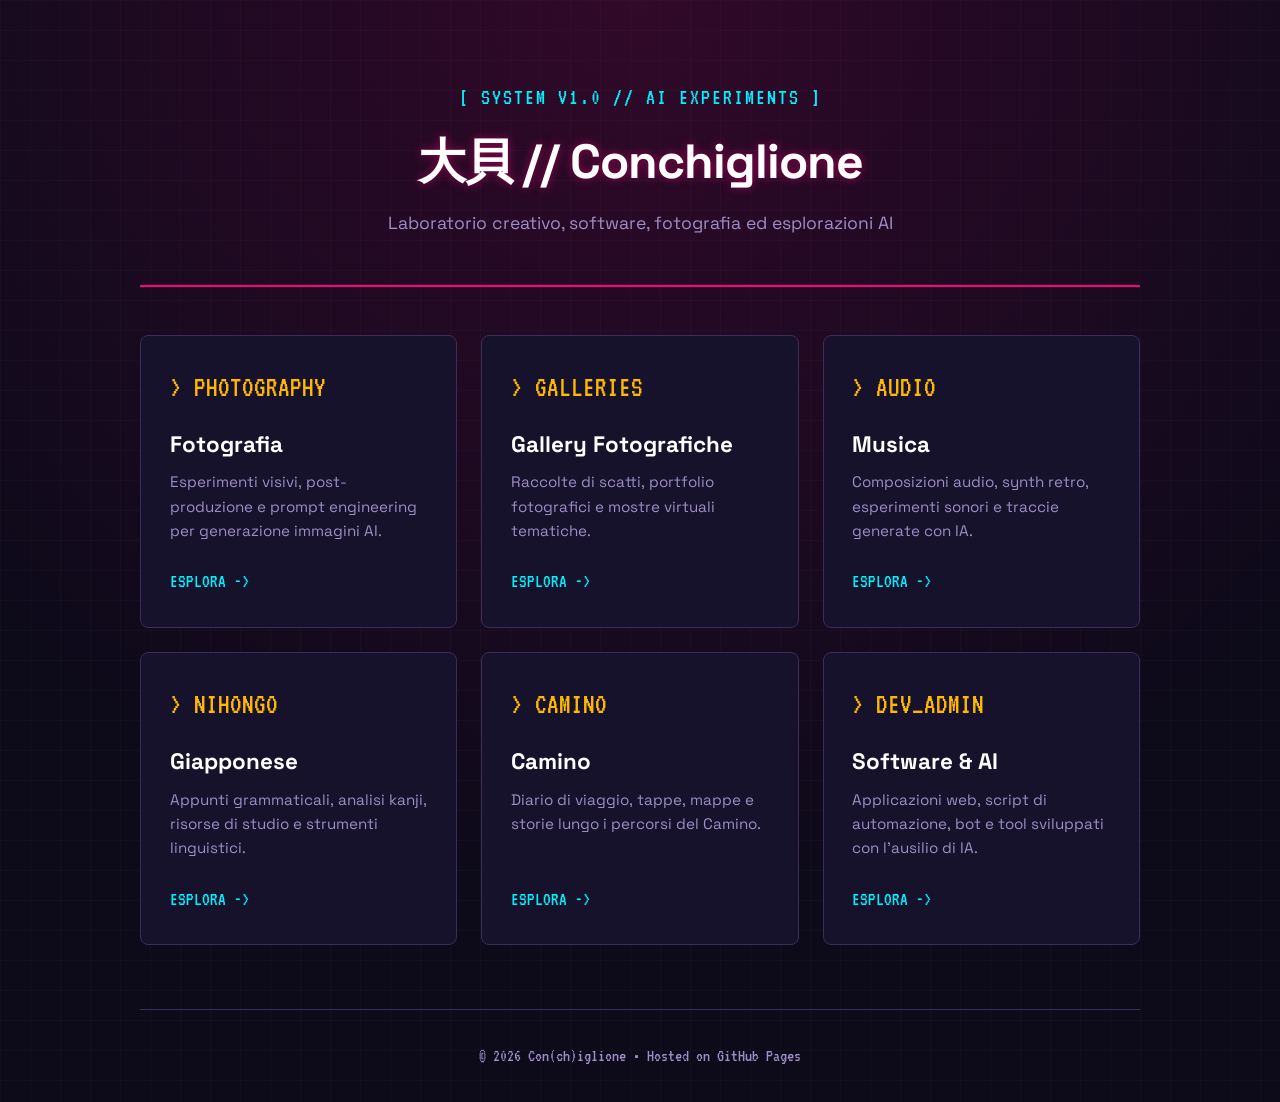
==== index.html @ 48833b1c "Update project titles and footer text in index.html" ====
<!DOCTYPE html>
<html lang="it">
<head>
    <meta charset="UTF-8">
    <meta name="viewport" content="width=device-width, initial-scale=1.0">
    <title>Conchiglione | AI & Tech Lab</title>
    <link rel="preconnect" href="https://fonts.googleapis.com">
    <link rel="preconnect" href="https://fonts.gstatic.com" crossorigin>
    <link href="https://fonts.googleapis.com/css2?family=VT323&family=Space+Grotesk:wght@400;600;700&display=swap" rel="stylesheet">
    <style>
        :root {
            --bg-color: #0d0a1a;
            --card-bg: #16122b;
            --primary-neon: #ff007f;
            --secondary-neon: #00f0ff;
            --accent-yellow: #ffb703;
            --text-color: #e0e0e0;
            --text-dim: #9d8ec4;
            --border-color: #3b2d54;
        }

        * {
            box-sizing: border-box;
            margin: 0;
            padding: 0;
        }

        body {
            background-color: var(--bg-color);
            color: var(--text-color);
            font-family: 'Space Grotesk', sans-serif;
            line-height: 1.6;
            padding: 2rem 1rem;
            background-image: 
                radial-gradient(circle at 50% 0%, rgba(255, 0, 127, 0.15), transparent 70%),
                linear-gradient(rgba(255, 255, 255, 0.02) 1px, transparent 1px),
                linear-gradient(90deg, rgba(255, 255, 255, 0.02) 1px, transparent 1px);
            background-size: 100% 100%, 30px 30px, 30px 30px;
        }

        .container {
            max-width: 1000px;
            margin: 0 auto;
        }

        header {
            text-align: center;
            padding: 3rem 1rem;
            border-bottom: 2px solid var(--primary-neon);
            margin-bottom: 3rem;
            position: relative;
        }

        .retro-badge {
            font-family: 'VT323', monospace;
            color: var(--secondary-neon);
            font-size: 1.4rem;
            letter-spacing: 2px;
            text-transform: uppercase;
            margin-bottom: 0.5rem;
        }

        h1 {
            font-size: 3rem;
            font-weight: 700;
            letter-spacing: -1px;
            color: #ffffff;
            text-shadow: 0 0 10px rgba(255, 0, 127, 0.5);
        }

        .subtitle {
            color: var(--text-dim);
            font-size: 1.1rem;
            margin-top: 0.5rem;
        }

        .grid {
            display: grid;
            grid-template-columns: repeat(auto-fit, minmax(280px, 1fr));
            gap: 1.5rem;
        }

        .card {
            background: var(--card-bg);
            border: 1px solid var(--border-color);
            border-radius: 8px;
            padding: 1.8rem;
            transition: all 0.3s ease;
            position: relative;
            overflow: hidden;
            text-decoration: none;
            color: inherit;
            display: flex;
            flex-direction: column;
            justify-content: space-between;
        }

        .card::before {
            content: '';
            position: absolute;
            top: 0;
            left: 0;
            width: 100%;
            height: 3px;
            background: linear-gradient(90deg, var(--primary-neon), var(--secondary-neon));
            opacity: 0;
            transition: opacity 0.3s ease;
        }

        .card:hover {
            transform: translateY(-5px);
            border-color: var(--secondary-neon);
            box-shadow: 0 10px 20px rgba(0, 240, 255, 0.15);
        }

        .card:hover::before {
            opacity: 1;
        }

        .card-icon {
            font-family: 'VT323', monospace;
            font-size: 1.8rem;
            color: var(--accent-yellow);
            margin-bottom: 1rem;
        }

        .card h2 {
            font-size: 1.4rem;
            margin-bottom: 0.5rem;
            color: #ffffff;
        }

        .card p {
            color: var(--text-dim);
            font-size: 0.95rem;
            flex-grow: 1;
        }

        .card-link {
            font-family: 'VT323', monospace;
            color: var(--secondary-neon);
            font-size: 1.2rem;
            margin-top: 1.5rem;
            display: inline-block;
        }

        footer {
            text-align: center;
            margin-top: 4rem;
            padding-top: 2rem;
            border-top: 1px solid var(--border-color);
            color: var(--text-dim);
            font-family: 'VT323', monospace;
            font-size: 1.1rem;
        }
    </style>
</head>
<body>

    <div class="container">
        <header>
            <div class="retro-badge">[ SYSTEM v1.0 // AI EXPERIMENTS ]</div>
            <h1>大貝 // Conchiglione</h1>
            <p class="subtitle">Laboratorio creativo, software, fotografia ed esplorazioni AI</p>
        </header>

        <main class="grid">
            <!-- Categoria: Fotografia -->
            <a href="progetti/fotografia/" class="card">
                <div>
                    <div class="card-icon">&gt; PHOTOGRAPHY </div>
                    <h2>Fotografia</h2>
                    <p>Esperimenti visivi, post-produzione e prompt engineering per generazione immagini AI.</p>
                </div>
                <span class="card-link">ESPLORA -&gt;</span>
            </a>

            <!-- Categoria: Gallery Fotografiche -->
            <a href="progetti/galleria-foto/" class="card">
                <div>
                    <div class="card-icon">&gt; GALLERIES</div>
                    <h2>Gallery Fotografiche</h2>
                    <p>Raccolte di scatti, portfolio fotografici e mostre virtuali tematiche.</p>
                </div>
                <span class="card-link">ESPLORA -&gt;</span>
            </a>

            <!-- Categoria: Musica -->
            <a href="progetti/musica/" class="card">
                <div>
                    <div class="card-icon">&gt; AUDIO </div>
                    <h2>Musica</h2>
                    <p>Composizioni audio, synth retro, esperimenti sonori e traccie generate con IA.</p>
                </div>
                <span class="card-link">ESPLORA -&gt;</span>
            </a>

            <!-- Categoria: Giapponese -->
            <a href="progetti/giapponese/" class="card">
                <div>
                    <div class="card-icon">&gt; NIHONGO </div>
                    <h2>Giapponese</h2>
                    <p>Appunti grammaticali, analisi kanji, risorse di studio e strumenti linguistici.</p>
                </div>
                <span class="card-link">ESPLORA -&gt;</span>
            </a>

            <!-- Categoria: Camino -->
            <a href="progetti/camino/" class="card">
                <div>
                    <div class="card-icon">&gt; CAMINO </div>
                    <h2>Camino</h2>
                    <p>Diario di viaggio, tappe, mappe e storie lungo i percorsi del Camino.</p>
                </div>
                <span class="card-link">ESPLORA -&gt;</span>
            </a>

            <!-- Categoria: Software -->
            <a href="progetti/software/" class="card">
                <div>
                    <div class="card-icon">&gt; DEV_ADMIN </div>
                    <h2>Software & AI</h2>
                    <p>Applicazioni web, script di automazione, bot e tool sviluppati con l'ausilio di IA.</p>
                </div>
                <span class="card-link">ESPLORA -&gt;</span>
            </a>
        </main>

        <footer>
            &copy; 2026 Con(ch)iglione • Hosted on GitHub Pages
        </footer>
    </div>

</body>
</html>
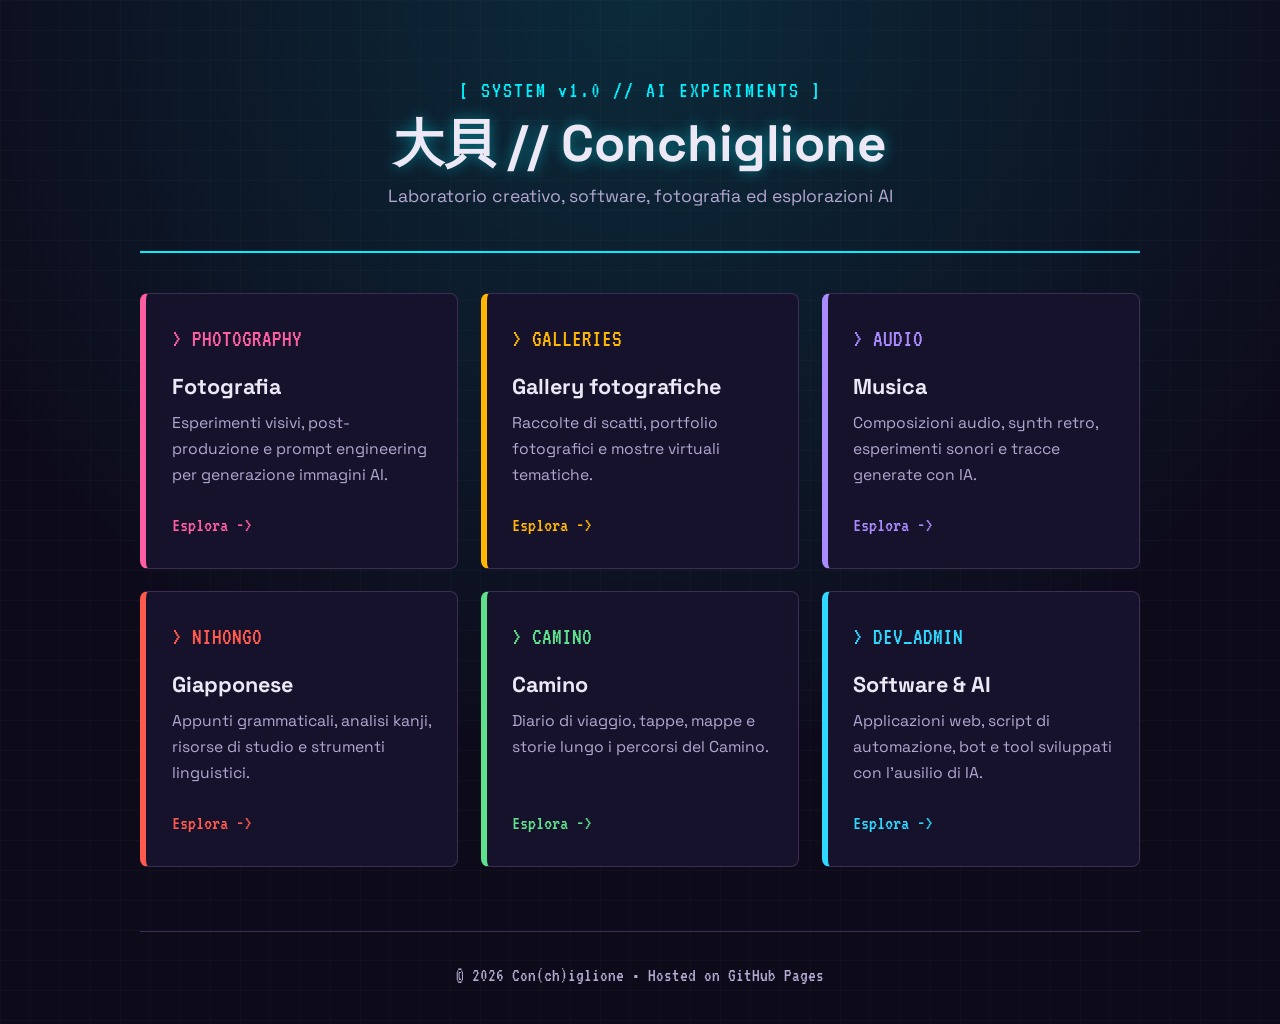
==== commit 9ea10301: "Refactor index.html structure and content Updated the HTML structure and organized the content into " ====
--- a/index.html
+++ b/index.html
@@ -1,235 +1,93 @@
 <!DOCTYPE html>
 <html lang="it">
 <head>
-    <meta charset="UTF-8">
-    <meta name="viewport" content="width=device-width, initial-scale=1.0">
-    <title>Conchiglione | AI & Tech Lab</title>
-    <link rel="preconnect" href="https://fonts.googleapis.com">
-    <link rel="preconnect" href="https://fonts.gstatic.com" crossorigin>
-    <link href="https://fonts.googleapis.com/css2?family=VT323&family=Space+Grotesk:wght@400;600;700&display=swap" rel="stylesheet">
-    <style>
-        :root {
-            --bg-color: #0d0a1a;
-            --card-bg: #16122b;
-            --primary-neon: #ff007f;
-            --secondary-neon: #00f0ff;
-            --accent-yellow: #ffb703;
-            --text-color: #e0e0e0;
-            --text-dim: #9d8ec4;
-            --border-color: #3b2d54;
-        }
-
-        * {
-            box-sizing: border-box;
-            margin: 0;
-            padding: 0;
-        }
-
-        body {
-            background-color: var(--bg-color);
-            color: var(--text-color);
-            font-family: 'Space Grotesk', sans-serif;
-            line-height: 1.6;
-            padding: 2rem 1rem;
-            background-image: 
-                radial-gradient(circle at 50% 0%, rgba(255, 0, 127, 0.15), transparent 70%),
-                linear-gradient(rgba(255, 255, 255, 0.02) 1px, transparent 1px),
-                linear-gradient(90deg, rgba(255, 255, 255, 0.02) 1px, transparent 1px);
-            background-size: 100% 100%, 30px 30px, 30px 30px;
-        }
-
-        .container {
-            max-width: 1000px;
-            margin: 0 auto;
-        }
-
-        header {
-            text-align: center;
-            padding: 3rem 1rem;
-            border-bottom: 2px solid var(--primary-neon);
-            margin-bottom: 3rem;
-            position: relative;
-        }
-
-        .retro-badge {
-            font-family: 'VT323', monospace;
-            color: var(--secondary-neon);
-            font-size: 1.4rem;
-            letter-spacing: 2px;
-            text-transform: uppercase;
-            margin-bottom: 0.5rem;
-        }
-
-        h1 {
-            font-size: 3rem;
-            font-weight: 700;
-            letter-spacing: -1px;
-            color: #ffffff;
-            text-shadow: 0 0 10px rgba(255, 0, 127, 0.5);
-        }
-
-        .subtitle {
-            color: var(--text-dim);
-            font-size: 1.1rem;
-            margin-top: 0.5rem;
-        }
-
-        .grid {
-            display: grid;
-            grid-template-columns: repeat(auto-fit, minmax(280px, 1fr));
-            gap: 1.5rem;
-        }
-
-        .card {
-            background: var(--card-bg);
-            border: 1px solid var(--border-color);
-            border-radius: 8px;
-            padding: 1.8rem;
-            transition: all 0.3s ease;
-            position: relative;
-            overflow: hidden;
-            text-decoration: none;
-            color: inherit;
-            display: flex;
-            flex-direction: column;
-            justify-content: space-between;
-        }
-
-        .card::before {
-            content: '';
-            position: absolute;
-            top: 0;
-            left: 0;
-            width: 100%;
-            height: 3px;
-            background: linear-gradient(90deg, var(--primary-neon), var(--secondary-neon));
-            opacity: 0;
-            transition: opacity 0.3s ease;
-        }
-
-        .card:hover {
-            transform: translateY(-5px);
-            border-color: var(--secondary-neon);
-            box-shadow: 0 10px 20px rgba(0, 240, 255, 0.15);
-        }
-
-        .card:hover::before {
-            opacity: 1;
-        }
-
-        .card-icon {
-            font-family: 'VT323', monospace;
-            font-size: 1.8rem;
-            color: var(--accent-yellow);
-            margin-bottom: 1rem;
-        }
-
-        .card h2 {
-            font-size: 1.4rem;
-            margin-bottom: 0.5rem;
-            color: #ffffff;
-        }
-
-        .card p {
-            color: var(--text-dim);
-            font-size: 0.95rem;
-            flex-grow: 1;
-        }
-
-        .card-link {
-            font-family: 'VT323', monospace;
-            color: var(--secondary-neon);
-            font-size: 1.2rem;
-            margin-top: 1.5rem;
-            display: inline-block;
-        }
-
-        footer {
-            text-align: center;
-            margin-top: 4rem;
-            padding-top: 2rem;
-            border-top: 1px solid var(--border-color);
-            color: var(--text-dim);
-            font-family: 'VT323', monospace;
-            font-size: 1.1rem;
-        }
-    </style>
+  <meta charset="UTF-8">
+  <meta name="viewport" content="width=device-width, initial-scale=1.0">
+  <title>Conchiglione | AI & Tech Lab</title>
+  <link rel="preconnect" href="https://fonts.googleapis.com">
+  <link rel="preconnect" href="https://fonts.gstatic.com" crossorigin>
+  <link href="https://fonts.googleapis.com/css2?family=VT323&family=Space+Grotesk:wght@400;600;700&display=swap" rel="stylesheet">
+  <link rel="stylesheet" href="assets/style.css">
 </head>
 <body>
+  <div class="container">
+    <header>
+      <!-- ✏️ MODIFICA TESTO: etichetta sopra il titolo -->
+      <div class="badge">[ SYSTEM v1.0 // AI EXPERIMENTS ]</div>
+      <!-- ✏️ MODIFICA TESTO: titolo del sito -->
+      <h1>大貝 // Conchiglione</h1>
+      <!-- ✏️ MODIFICA TESTO: sottotitolo -->
+      <p class="subtitle">Laboratorio creativo, software, fotografia ed esplorazioni AI</p>
+    </header>
 
-    <div class="container">
-        <header>
-            <div class="retro-badge">[ SYSTEM v1.0 // AI EXPERIMENTS ]</div>
-            <h1>大貝 // Conchiglione</h1>
-            <p class="subtitle">Laboratorio creativo, software, fotografia ed esplorazioni AI</p>
-        </header>
+    <main class="grid">
+      <!-- Per cambiare il colore di una card: cambia la classe "tema-..." (vedi assets/style.css) -->
 
-        <main class="grid">
-            <!-- Categoria: Fotografia -->
-            <a href="progetti/fotografia/" class="card">
-                <div>
-                    <div class="card-icon">&gt; PHOTOGRAPHY </div>
-                    <h2>Fotografia</h2>
-                    <p>Esperimenti visivi, post-produzione e prompt engineering per generazione immagini AI.</p>
-                </div>
-                <span class="card-link">ESPLORA -&gt;</span>
-            </a>
+      <a href="progetti/fotografia/" class="card tema-fotografia">
+        <div>
+          <div class="card-tag">&gt; PHOTOGRAPHY</div>
+          <!-- ✏️ MODIFICA TESTO: titolo e descrizione -->
+          <h2>Fotografia</h2>
+          <p>Esperimenti visivi, post-produzione e prompt engineering per generazione immagini AI.</p>
+        </div>
+        <span class="card-link">Esplora -&gt;</span>
+      </a>
 
-            <!-- Categoria: Gallery Fotografiche -->
-            <a href="progetti/galleria-foto/" class="card">
-                <div>
-                    <div class="card-icon">&gt; GALLERIES</div>
-                    <h2>Gallery Fotografiche</h2>
-                    <p>Raccolte di scatti, portfolio fotografici e mostre virtuali tematiche.</p>
-                </div>
-                <span class="card-link">ESPLORA -&gt;</span>
-            </a>
+      <a href="progetti/galleria-foto/" class="card tema-gallery">
+        <div>
+          <div class="card-tag">&gt; GALLERIES</div>
+          <!-- ✏️ MODIFICA TESTO: titolo e descrizione -->
+          <h2>Gallery fotografiche</h2>
+          <p>Raccolte di scatti, portfolio fotografici e mostre virtuali tematiche.</p>
+        </div>
+        <span class="card-link">Esplora -&gt;</span>
+      </a>
 
-            <!-- Categoria: Musica -->
-            <a href="progetti/musica/" class="card">
-                <div>
-                    <div class="card-icon">&gt; AUDIO </div>
-                    <h2>Musica</h2>
-                    <p>Composizioni audio, synth retro, esperimenti sonori e traccie generate con IA.</p>
-                </div>
-                <span class="card-link">ESPLORA -&gt;</span>
-            </a>
+      <a href="progetti/musica/" class="card tema-musica">
+        <div>
+          <div class="card-tag">&gt; AUDIO</div>
+          <!-- ✏️ MODIFICA TESTO: titolo e descrizione -->
+          <h2>Musica</h2>
+          <p>Composizioni audio, synth retro, esperimenti sonori e tracce generate con IA.</p>
+        </div>
+        <span class="card-link">Esplora -&gt;</span>
+      </a>
 
-            <!-- Categoria: Giapponese -->
-            <a href="progetti/giapponese/" class="card">
-                <div>
-                    <div class="card-icon">&gt; NIHONGO </div>
-                    <h2>Giapponese</h2>
-                    <p>Appunti grammaticali, analisi kanji, risorse di studio e strumenti linguistici.</p>
-                </div>
-                <span class="card-link">ESPLORA -&gt;</span>
-            </a>
+      <a href="progetti/giapponese/" class="card tema-giapponese">
+        <div>
+          <div class="card-tag">&gt; NIHONGO</div>
+          <!-- ✏️ MODIFICA TESTO: titolo e descrizione -->
+          <h2>Giapponese</h2>
+          <p>Appunti grammaticali, analisi kanji, risorse di studio e strumenti linguistici.</p>
+        </div>
+        <span class="card-link">Esplora -&gt;</span>
+      </a>
 
-            <!-- Categoria: Camino -->
-            <a href="progetti/camino/" class="card">
-                <div>
-                    <div class="card-icon">&gt; CAMINO </div>
-                    <h2>Camino</h2>
-                    <p>Diario di viaggio, tappe, mappe e storie lungo i percorsi del Camino.</p>
-                </div>
-                <span class="card-link">ESPLORA -&gt;</span>
-            </a>
+      <a href="progetti/camino/" class="card tema-camino">
+        <div>
+          <div class="card-tag">&gt; CAMINO</div>
+          <!-- ✏️ MODIFICA TESTO: titolo e descrizione -->
+          <h2>Camino</h2>
+          <p>Diario di viaggio, tappe, mappe e storie lungo i percorsi del Camino.</p>
+        </div>
+        <span class="card-link">Esplora -&gt;</span>
+      </a>
 
-            <!-- Categoria: Software -->
-            <a href="progetti/software/" class="card">
-                <div>
-                    <div class="card-icon">&gt; DEV_ADMIN </div>
-                    <h2>Software & AI</h2>
-                    <p>Applicazioni web, script di automazione, bot e tool sviluppati con l'ausilio di IA.</p>
-                </div>
-                <span class="card-link">ESPLORA -&gt;</span>
-            </a>
-        </main>
+      <a href="progetti/software/" class="card tema-software">
+        <div>
+          <div class="card-tag">&gt; DEV_ADMIN</div>
+          <!-- ✏️ MODIFICA TESTO: titolo e descrizione -->
+          <h2>Software &amp; AI</h2>
+          <p>Applicazioni web, script di automazione, bot e tool sviluppati con l'ausilio di IA.</p>
+        </div>
+        <span class="card-link">Esplora -&gt;</span>
+      </a>
+    </main>
 
-        <footer>
-            &copy; 2026 Con(ch)iglione • Hosted on GitHub Pages
-        </footer>
-    </div>
-
+    <footer>
+      <!-- ✏️ MODIFICA TESTO: footer -->
+      &copy; 2026 Con(ch)iglione • Hosted on GitHub Pages
+    </footer>
+  </div>
 </body>
 </html>
--- a/assets/style.css
+++ b/assets/style.css
@@ -0,0 +1,86 @@
+/* =========================================================
+   CONCHIGLIONE - STILE CONDIVISO (home + tutte le pagine)
+   Per cambiare un colore: modifica SOLO la sezione "TEMI".
+   ========================================================= */
+
+:root {
+  --bg: #0d0a1a;
+  --card: #16122b;
+  --text: #ece8f5;
+  --text-dim: #b3a8d1;       /* contrasto >= 7:1 su sfondo scuro */
+  --border: #3b2d54;
+  --accent: #00f0ff;         /* colore di default (se la pagina non ha tema) */
+  --accent-rgb: 0, 240, 255; /* stesso colore in RGB, serve per i bagliori */
+}
+
+/* ---------- TEMI: un colore per argomento ----------
+   Uso: <body class="tema-fotografia"> oppure <a class="card tema-musica">
+   Per un nuovo colore cambia i due valori (hex + rgb).            */
+.tema-fotografia { --accent: #ff5fa2; --accent-rgb: 255, 95, 162; }  /* rosa: emozione, creativita' */
+.tema-gallery    { --accent: #ffb703; --accent-rgb: 255, 183, 3; }   /* ambra: calore, esposizione */
+.tema-musica     { --accent: #a98bff; --accent-rgb: 169, 139, 255; } /* viola: immaginazione, suono */
+.tema-giapponese { --accent: #ff5a4d; --accent-rgb: 255, 90, 77; }   /* vermiglio: Giappone, energia */
+.tema-camino     { --accent: #5fe08d; --accent-rgb: 95, 224, 141; }  /* verde: natura, cammino */
+.tema-software   { --accent: #2fd8ff; --accent-rgb: 47, 216, 255; }  /* ciano: tecnologia, logica */
+
+* { box-sizing: border-box; margin: 0; padding: 0; }
+
+body {
+  background: var(--bg);
+  color: var(--text);
+  font-family: 'Space Grotesk', system-ui, sans-serif;
+  line-height: 1.65;
+  padding: 2rem 1rem;
+  background-image:
+    radial-gradient(circle at 50% 0%, rgba(var(--accent-rgb), .14), transparent 65%),
+    linear-gradient(rgba(255,255,255,.02) 1px, transparent 1px),
+    linear-gradient(90deg, rgba(255,255,255,.02) 1px, transparent 1px);
+  background-size: 100% 100%, 30px 30px, 30px 30px;
+}
+
+.container { max-width: 1000px; margin: 0 auto; }
+a { color: var(--accent); }
+a:focus-visible { outline: 3px solid var(--accent); outline-offset: 4px; }
+
+.retro { font-family: 'VT323', monospace; letter-spacing: 1px; }
+
+/* ---------- Header ---------- */
+header { text-align: center; padding: 2.5rem 1rem; margin-bottom: 2.5rem; border-bottom: 2px solid var(--accent); }
+.badge { font-family: 'VT323', monospace; font-size: 1.4rem; color: var(--accent); letter-spacing: 2px; }
+h1 { font-size: clamp(2rem, 6vw, 3.2rem); line-height: 1.15; margin: .4rem 0; text-shadow: 0 0 14px rgba(var(--accent-rgb), .45); }
+.subtitle { color: var(--text-dim); font-size: 1.1rem; max-width: 60ch; margin: .5rem auto 0; }
+
+/* ---------- Home: griglia di card ---------- */
+.grid { display: grid; grid-template-columns: repeat(auto-fit, minmax(290px, 1fr)); gap: 1.4rem; }
+
+.card {
+  display: flex; flex-direction: column; justify-content: space-between;
+  background: var(--card); color: inherit; text-decoration: none;
+  border: 1px solid var(--border); border-left: 6px solid var(--accent);
+  border-radius: 8px; padding: 1.6rem;
+  transition: transform .25s ease, box-shadow .25s ease, border-color .25s ease;
+}
+.card:hover, .card:focus-visible {
+  transform: translateY(-4px); border-color: var(--accent);
+  box-shadow: 0 10px 24px rgba(var(--accent-rgb), .2);
+  outline: none;
+}
+.card-tag { font-family: 'VT323', monospace; font-size: 1.5rem; color: var(--accent); margin-bottom: .6rem; }
+.card h2 { font-size: 1.35rem; margin-bottom: .4rem; }
+.card p { color: var(--text-dim); font-size: .98rem; flex-grow: 1; }
+.card-link { font-family: 'VT323', monospace; font-size: 1.3rem; color: var(--accent); margin-top: 1.2rem; }
+
+/* ---------- Pagine argomento ---------- */
+.crumb { font-family: 'VT323', monospace; font-size: 1.3rem; margin-bottom: 1rem; }
+.crumb a { text-decoration: none; }
+.crumb a:hover { text-decoration: underline; }
+
+.intro { max-width: 70ch; margin: 0 auto 2.5rem; font-size: 1.1rem; }
+h2.sezione { font-size: 1.5rem; margin: 2.5rem 0 1rem; padding-left: .8rem; border-left: 6px solid var(--accent); }
+.contenuto p { max-width: 70ch; margin-bottom: 1rem; }
+
+/* ---------- Footer ---------- */
+footer { text-align: center; margin-top: 4rem; padding-top: 1.8rem; border-top: 1px solid var(--border);
+  color: var(--text-dim); font-family: 'VT323', monospace; font-size: 1.2rem; }
+
+@media (prefers-reduced-motion: reduce) { .card { transition: none; } .card:hover { transform: none; } }
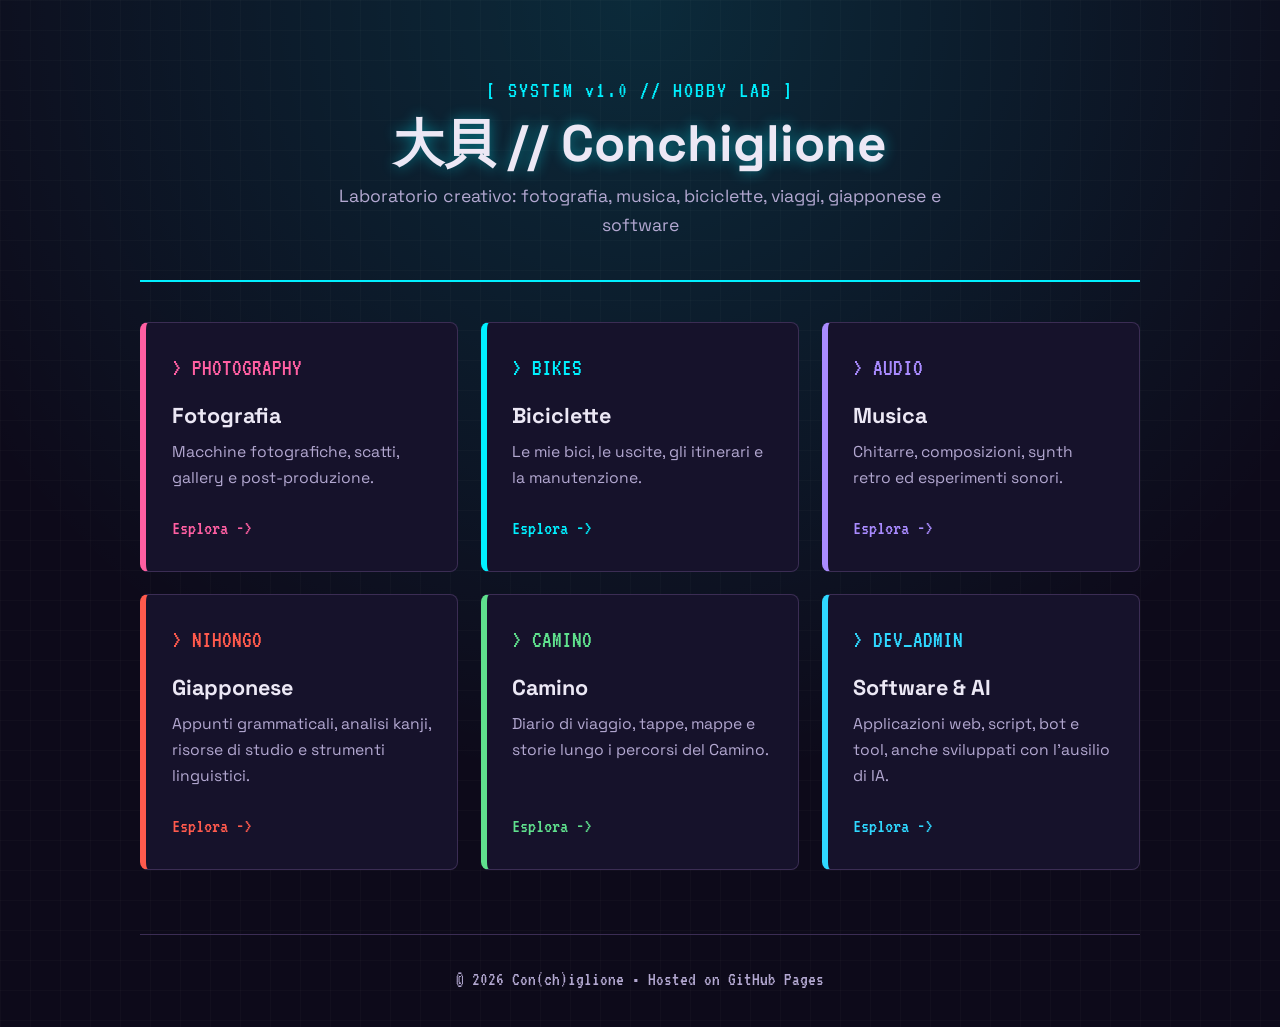
==== commit 075721a1: "Revise site content for Hobby & Tech Lab focus Updated various text elements to reflect a shift in f" ====
--- a/index.html
+++ b/index.html
@@ -3,7 +3,7 @@
 <head>
   <meta charset="UTF-8">
   <meta name="viewport" content="width=device-width, initial-scale=1.0">
-  <title>Conchiglione | AI & Tech Lab</title>
+  <title>Conchiglione | Hobby & Tech Lab</title>
   <link rel="preconnect" href="https://fonts.googleapis.com">
   <link rel="preconnect" href="https://fonts.gstatic.com" crossorigin>
   <link href="https://fonts.googleapis.com/css2?family=VT323&family=Space+Grotesk:wght@400;600;700&display=swap" rel="stylesheet">
@@ -13,11 +13,11 @@
   <div class="container">
     <header>
       <!-- ✏️ MODIFICA TESTO: etichetta sopra il titolo -->
-      <div class="badge">[ SYSTEM v1.0 // AI EXPERIMENTS ]</div>
+      <div class="badge">[ SYSTEM v1.0 // HOBBY LAB ]</div>
       <!-- ✏️ MODIFICA TESTO: titolo del sito -->
       <h1>大貝 // Conchiglione</h1>
       <!-- ✏️ MODIFICA TESTO: sottotitolo -->
-      <p class="subtitle">Laboratorio creativo, software, fotografia ed esplorazioni AI</p>
+      <p class="subtitle">Laboratorio creativo: fotografia, musica, biciclette, viaggi, giapponese e software</p>
     </header>
 
     <main class="grid">
@@ -28,17 +28,17 @@
           <div class="card-tag">&gt; PHOTOGRAPHY</div>
           <!-- ✏️ MODIFICA TESTO: titolo e descrizione -->
           <h2>Fotografia</h2>
-          <p>Esperimenti visivi, post-produzione e prompt engineering per generazione immagini AI.</p>
+          <p>Macchine fotografiche, scatti, gallery e post-produzione.</p>
         </div>
         <span class="card-link">Esplora -&gt;</span>
       </a>
 
-      <a href="progetti/galleria-foto/" class="card tema-gallery">
+      <a href="progetti/biciclette/" class="card tema-biciclette">
         <div>
-          <div class="card-tag">&gt; GALLERIES</div>
+          <div class="card-tag">&gt; BIKES</div>
           <!-- ✏️ MODIFICA TESTO: titolo e descrizione -->
-          <h2>Gallery fotografiche</h2>
-          <p>Raccolte di scatti, portfolio fotografici e mostre virtuali tematiche.</p>
+          <h2>Biciclette</h2>
+          <p>Le mie bici, le uscite, gli itinerari e la manutenzione.</p>
         </div>
         <span class="card-link">Esplora -&gt;</span>
       </a>
@@ -48,7 +48,7 @@
           <div class="card-tag">&gt; AUDIO</div>
           <!-- ✏️ MODIFICA TESTO: titolo e descrizione -->
           <h2>Musica</h2>
-          <p>Composizioni audio, synth retro, esperimenti sonori e tracce generate con IA.</p>
+          <p>Chitarre, composizioni, synth retro ed esperimenti sonori.</p>
         </div>
         <span class="card-link">Esplora -&gt;</span>
       </a>
@@ -78,7 +78,7 @@
           <div class="card-tag">&gt; DEV_ADMIN</div>
           <!-- ✏️ MODIFICA TESTO: titolo e descrizione -->
           <h2>Software &amp; AI</h2>
-          <p>Applicazioni web, script di automazione, bot e tool sviluppati con l'ausilio di IA.</p>
+          <p>Applicazioni web, script, bot e tool, anche sviluppati con l'ausilio di IA.</p>
         </div>
         <span class="card-link">Esplora -&gt;</span>
       </a>
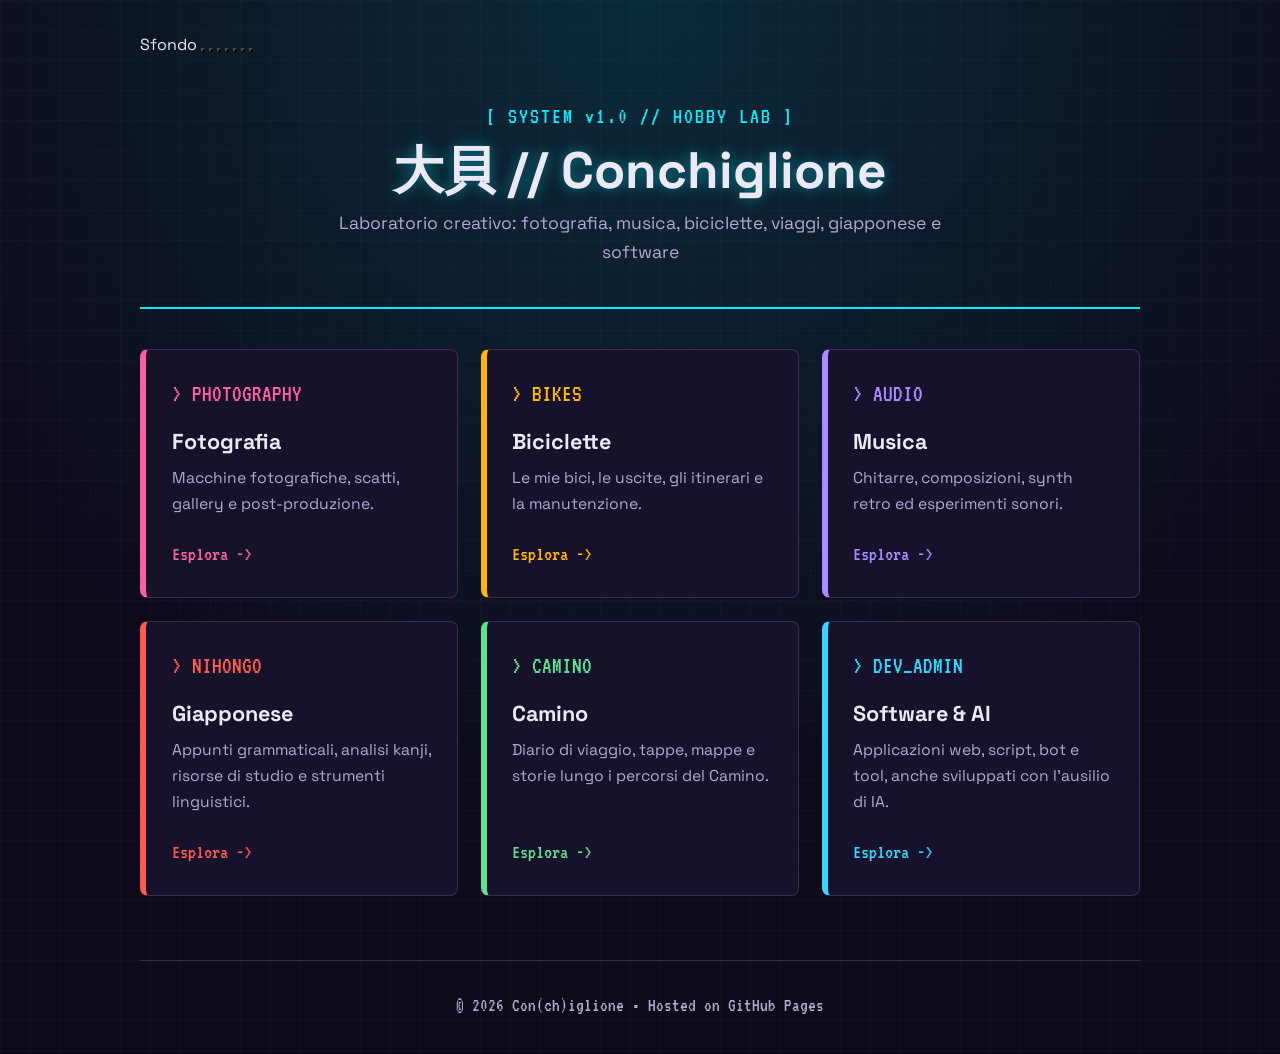
==== commit 49b2b17a: "Add theme selection buttons to index.html Added buttons for selecting background themes with styles." ====
--- a/index.html
+++ b/index.html
@@ -8,9 +8,22 @@
   <link rel="preconnect" href="https://fonts.gstatic.com" crossorigin>
   <link href="https://fonts.googleapis.com/css2?family=VT323&family=Space+Grotesk:wght@400;600;700&display=swap" rel="stylesheet">
   <link rel="stylesheet" href="assets/style.css">
+  <script src="assets/sfondo.js"></script>
 </head>
 <body>
   <div class="container">
+    <!-- 🎨 SFONDI: ogni pallino e' un tema definito in assets/style.css (sezione SFONDI). Puoi toglierne o aggiungerne. -->
+    <div class="sfondi" role="group" aria-label="Scegli lo sfondo">
+      <span>Sfondo</span>
+      <button type="button" data-scegli="neon" title="Neon colorato" aria-label="Neon colorato" aria-pressed="false" style="background:linear-gradient(135deg,#0d0a1a 50%,#00f0ff 50%)"></button>
+      <button type="button" data-scegli="80s" title="Anni 80 originale" aria-label="Anni 80 originale" aria-pressed="false" style="background:linear-gradient(135deg,#0d0a1a 50%,#ff007f 50%)"></button>
+      <button type="button" data-scegli="confetto" title="Rosa confetto" aria-label="Rosa confetto" aria-pressed="false" style="background:linear-gradient(180deg,#fff3f8,#ffb8d4)"></button>
+      <button type="button" data-scegli="pesca" title="Pesca" aria-label="Pesca" aria-pressed="false" style="background:linear-gradient(180deg,#fff6ee,#ffbf9e)"></button>
+      <button type="button" data-scegli="lavanda" title="Lavanda" aria-label="Lavanda" aria-pressed="false" style="background:linear-gradient(180deg,#f6f2ff,#c6b3ff)"></button>
+      <button type="button" data-scegli="menta" title="Menta" aria-label="Menta" aria-pressed="false" style="background:linear-gradient(180deg,#effff7,#9fe6c4)"></button>
+      <button type="button" data-scegli="notte" title="Notte blu" aria-label="Notte blu" aria-pressed="false" style="background:linear-gradient(135deg,#07111f 50%,#4da3ff 50%)"></button>
+    </div>
+
     <header>
       <!-- ✏️ MODIFICA TESTO: etichetta sopra il titolo -->
       <div class="badge">[ SYSTEM v1.0 // HOBBY LAB ]</div>
--- a/assets/style.css
+++ b/assets/style.css
@@ -17,7 +17,7 @@
    Uso: <body class="tema-fotografia"> oppure <a class="card tema-musica">
    Per un nuovo colore cambia i due valori (hex + rgb).            */
 .tema-fotografia { --accent: #ff5fa2; --accent-rgb: 255, 95, 162; }  /* rosa: emozione, creativita' */
-.tema-gallery    { --accent: #ffb703; --accent-rgb: 255, 183, 3; }   /* ambra: calore, esposizione */
+.tema-biciclette { --accent: #ffb703; --accent-rgb: 255, 183, 3; }   /* ambra: energia, movimento, ottimismo */
 .tema-musica     { --accent: #a98bff; --accent-rgb: 169, 139, 255; } /* viola: immaginazione, suono */
 .tema-giapponese { --accent: #ff5a4d; --accent-rgb: 255, 90, 77; }   /* vermiglio: Giappone, energia */
 .tema-camino     { --accent: #5fe08d; --accent-rgb: 95, 224, 141; }  /* verde: natura, cammino */
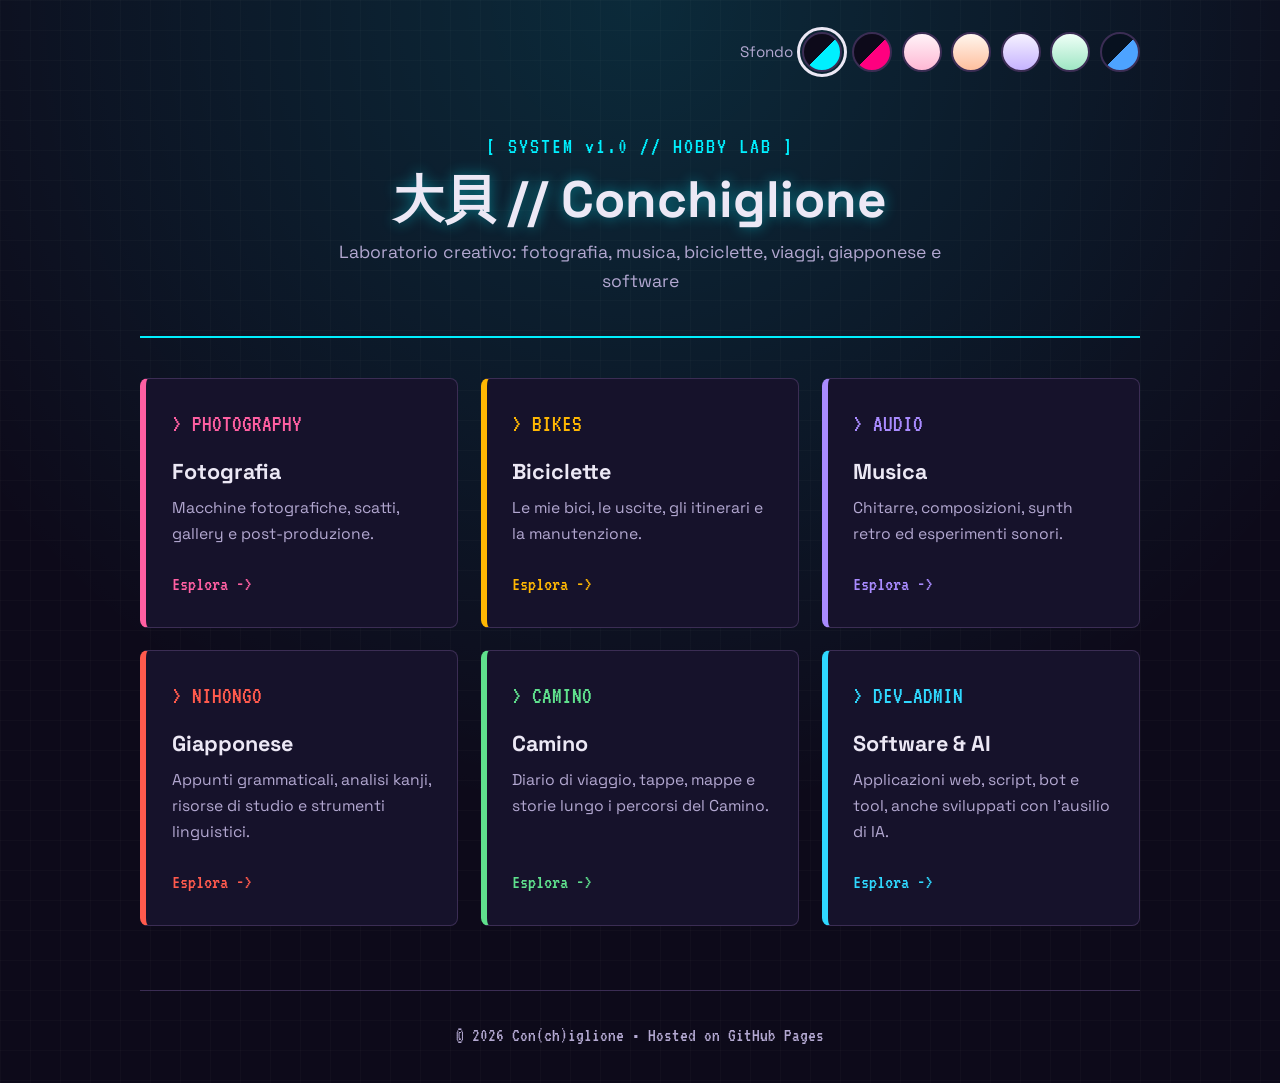
==== commit 2498946d: "Update index.html" ====
--- a/index.html
+++ b/index.html
@@ -8,9 +8,35 @@
   <link rel="preconnect" href="https://fonts.gstatic.com" crossorigin>
   <link href="https://fonts.googleapis.com/css2?family=VT323&family=Space+Grotesk:wght@400;600;700&display=swap" rel="stylesheet">
   <link rel="stylesheet" href="assets/style.css">
-  <script src="assets/sfondo.js"></script>
+  <!-- Script dello sfondo incluso qui, cosi' la home funziona anche da sola -->
+  <script>
+/* Gestisce lo sfondo scelto e lo ricorda (anche nelle altre pagine che includono questo file). */
+(function () {
+  var TEMI = ["neon", "80s", "confetto", "pesca", "lavanda", "menta", "notte"];
+  var R = document.documentElement, scelto = "neon";
+  try { var s = localStorage.getItem("sfondo"); if (TEMI.indexOf(s) > -1) scelto = s; } catch (e) {}
+  R.setAttribute("data-sfondo", scelto);
+
+  function segna(v) {
+    document.querySelectorAll("[data-scegli]").forEach(function (b) {
+      b.setAttribute("aria-pressed", b.getAttribute("data-scegli") === v ? "true" : "false");
+    });
+  }
+  document.addEventListener("DOMContentLoaded", function () {
+    segna(scelto);
+    document.querySelectorAll("[data-scegli]").forEach(function (b) {
+      b.addEventListener("click", function () {
+        var v = b.getAttribute("data-scegli");
+        R.setAttribute("data-sfondo", v);
+        try { localStorage.setItem("sfondo", v); } catch (e) {}
+        segna(v);
+      });
+    });
+  });
+})();
+  </script>
 </head>
-<body>
+<body class="con-barra">
   <div class="container">
     <!-- 🎨 SFONDI: ogni pallino e' un tema definito in assets/style.css (sezione SFONDI). Puoi toglierne o aggiungerne. -->
     <div class="sfondi" role="group" aria-label="Scegli lo sfondo">
--- a/assets/style.css
+++ b/assets/style.css
@@ -11,6 +11,9 @@
   --border: #3b2d54;
   --accent: #00f0ff;         /* colore di default (se la pagina non ha tema) */
   --accent-rgb: 0, 240, 255; /* stesso colore in RGB, serve per i bagliori */
+  --glow: .14;               /* intensita' del bagliore in alto */
+  --grid: rgba(255,255,255,.02); /* colore della griglia di sfondo */
+  --wash: linear-gradient(transparent, transparent); /* sfumatura piena (usata dai temi chiari) */
 }
 
 /* ---------- TEMI: un colore per argomento ----------
@@ -26,28 +29,31 @@
 * { box-sizing: border-box; margin: 0; padding: 0; }
 
 body {
-  background: var(--bg);
+  background-color: var(--bg);
   color: var(--text);
+  min-height: 100vh;
   font-family: 'Space Grotesk', system-ui, sans-serif;
   line-height: 1.65;
   padding: 2rem 1rem;
   background-image:
-    radial-gradient(circle at 50% 0%, rgba(var(--accent-rgb), .14), transparent 65%),
-    linear-gradient(rgba(255,255,255,.02) 1px, transparent 1px),
-    linear-gradient(90deg, rgba(255,255,255,.02) 1px, transparent 1px);
-  background-size: 100% 100%, 30px 30px, 30px 30px;
+    var(--wash),
+    radial-gradient(circle at 50% 0%, rgba(var(--accent-rgb), var(--glow)), transparent 65%),
+    linear-gradient(var(--grid) 1px, transparent 1px),
+    linear-gradient(90deg, var(--grid) 1px, transparent 1px);
+  background-size: 100% 100%, 100% 100%, 30px 30px, 30px 30px;
+  background-attachment: fixed, scroll, scroll, scroll;
 }
 
 .container { max-width: 1000px; margin: 0 auto; }
-a { color: var(--accent); }
-a:focus-visible { outline: 3px solid var(--accent); outline-offset: 4px; }
+a { color: var(--ink, var(--accent)); }
+a:focus-visible { outline: 3px solid var(--ink, var(--accent)); outline-offset: 4px; }
 
 .retro { font-family: 'VT323', monospace; letter-spacing: 1px; }
 
 /* ---------- Header ---------- */
 header { text-align: center; padding: 2.5rem 1rem; margin-bottom: 2.5rem; border-bottom: 2px solid var(--accent); }
-.badge { font-family: 'VT323', monospace; font-size: 1.4rem; color: var(--accent); letter-spacing: 2px; }
-h1 { font-size: clamp(2rem, 6vw, 3.2rem); line-height: 1.15; margin: .4rem 0; text-shadow: 0 0 14px rgba(var(--accent-rgb), .45); }
+.badge { font-family: 'VT323', monospace; font-size: 1.4rem; color: var(--ink, var(--accent)); letter-spacing: 2px; }
+h1 { font-size: clamp(2rem, 6vw, 3.2rem); line-height: 1.15; margin: .4rem 0; text-shadow: 0 0 14px rgba(var(--accent-rgb), var(--glow-h1, .45)); }
 .subtitle { color: var(--text-dim); font-size: 1.1rem; max-width: 60ch; margin: .5rem auto 0; }
 
 /* ---------- Home: griglia di card ---------- */
@@ -65,10 +71,10 @@
   box-shadow: 0 10px 24px rgba(var(--accent-rgb), .2);
   outline: none;
 }
-.card-tag { font-family: 'VT323', monospace; font-size: 1.5rem; color: var(--accent); margin-bottom: .6rem; }
+.card-tag { font-family: 'VT323', monospace; font-size: 1.5rem; color: var(--ink, var(--accent)); margin-bottom: .6rem; }
 .card h2 { font-size: 1.35rem; margin-bottom: .4rem; }
 .card p { color: var(--text-dim); font-size: .98rem; flex-grow: 1; }
-.card-link { font-family: 'VT323', monospace; font-size: 1.3rem; color: var(--accent); margin-top: 1.2rem; }
+.card-link { font-family: 'VT323', monospace; font-size: 1.3rem; color: var(--ink, var(--accent)); margin-top: 1.2rem; }
 
 /* ---------- Pagine argomento ---------- */
 .crumb { font-family: 'VT323', monospace; font-size: 1.3rem; margin-bottom: 1rem; }
@@ -84,3 +90,43 @@
   color: var(--text-dim); font-family: 'VT323', monospace; font-size: 1.2rem; }
 
 @media (prefers-reduced-motion: reduce) { .card { transition: none; } .card:hover { transform: none; } }
+
+/* =========================================================
+   SFONDI - scelti con i pallini in home (assets/sfondo.js)
+   Per cambiare un tema: modifica i colori qui sotto.
+   --bg/--wash = sfondo | --card = riquadri | --text/--text-dim = testi
+   --ink = colore dei testi-accento (solo temi chiari)
+   ========================================================= */
+
+/* "neon" = sfondo di default, non serve nulla */
+
+/* Anni 80 originale: bagliore magenta, riquadri uniformi ciano/giallo */
+[data-sfondo="80s"] { --accent: #ff007f; --accent-rgb: 255, 0, 127; --glow: .15; }
+[data-sfondo="80s"] .card { --accent: #00f0ff; --accent-rgb: 0, 240, 255; border-left-width: 1px; }
+[data-sfondo="80s"] .card-tag { color: #ffb703; }
+
+/* Notte blu (contrasto scuro) */
+[data-sfondo="notte"] { --bg: #07111f; --card: #0d1b30; --text: #e6eefc; --text-dim: #a3b6d6; --border: #243a5c;
+  --grid: rgba(120,170,255,.05); --accent: #4da3ff; --accent-rgb: 77, 163, 255; --glow: .2; }
+
+/* Temi chiari: sfumature pastello con testo scuro */
+[data-sfondo="confetto"] { /* rosa confetto */
+  --bg: #ffc9de; --wash: linear-gradient(180deg, #fff3f8 0%, #ffd6e7 55%, #ffb8d4 100%);
+  --card: #fffafc; --text: #3b1029; --text-dim: #7a3558; --border: #f0b3cd; --ink: #a3175e; }
+[data-sfondo="pesca"] { /* armonia calda del rosa */
+  --bg: #ffd9c2; --wash: linear-gradient(180deg, #fff6ee 0%, #ffd9c2 55%, #ffbf9e 100%);
+  --card: #fffaf6; --text: #3a1708; --text-dim: #7a3a1c; --border: #f0c4a6; --ink: #8f3507; }
+[data-sfondo="lavanda"] { /* armonia fredda */
+  --bg: #ddd0ff; --wash: linear-gradient(180deg, #f6f2ff 0%, #ddd0ff 55%, #c6b3ff 100%);
+  --card: #fbf9ff; --text: #1f1245; --text-dim: #4f3d8a; --border: #c9baf2; --ink: #4b2bb0; }
+[data-sfondo="menta"] { /* contrasto (complementare) del rosa */
+  --bg: #c4f3dc; --wash: linear-gradient(180deg, #effff7 0%, #c4f3dc 55%, #9fe6c4 100%);
+  --card: #f8fffb; --text: #0c2b1e; --text-dim: #2f6b52; --border: #a8dcc3; --ink: #095c3b; }
+[data-sfondo="confetto"], [data-sfondo="pesca"], [data-sfondo="lavanda"], [data-sfondo="menta"] {
+  --glow: 0; --glow-h1: 0; --grid: transparent; }
+
+/* ---------- Pallini per scegliere lo sfondo ---------- */
+.sfondi { display: flex; flex-wrap: wrap; align-items: center; justify-content: flex-end; gap: .6rem;
+  margin-bottom: 1rem; color: var(--text-dim); font-size: .95rem; }
+.sfondi button { width: 2.5rem; height: 2.5rem; border-radius: 50%; border: 2px solid var(--border); cursor: pointer; }
+.sfondi button[aria-pressed="true"], .sfondi button:focus-visible { outline: 3px solid var(--text); outline-offset: 2px; }
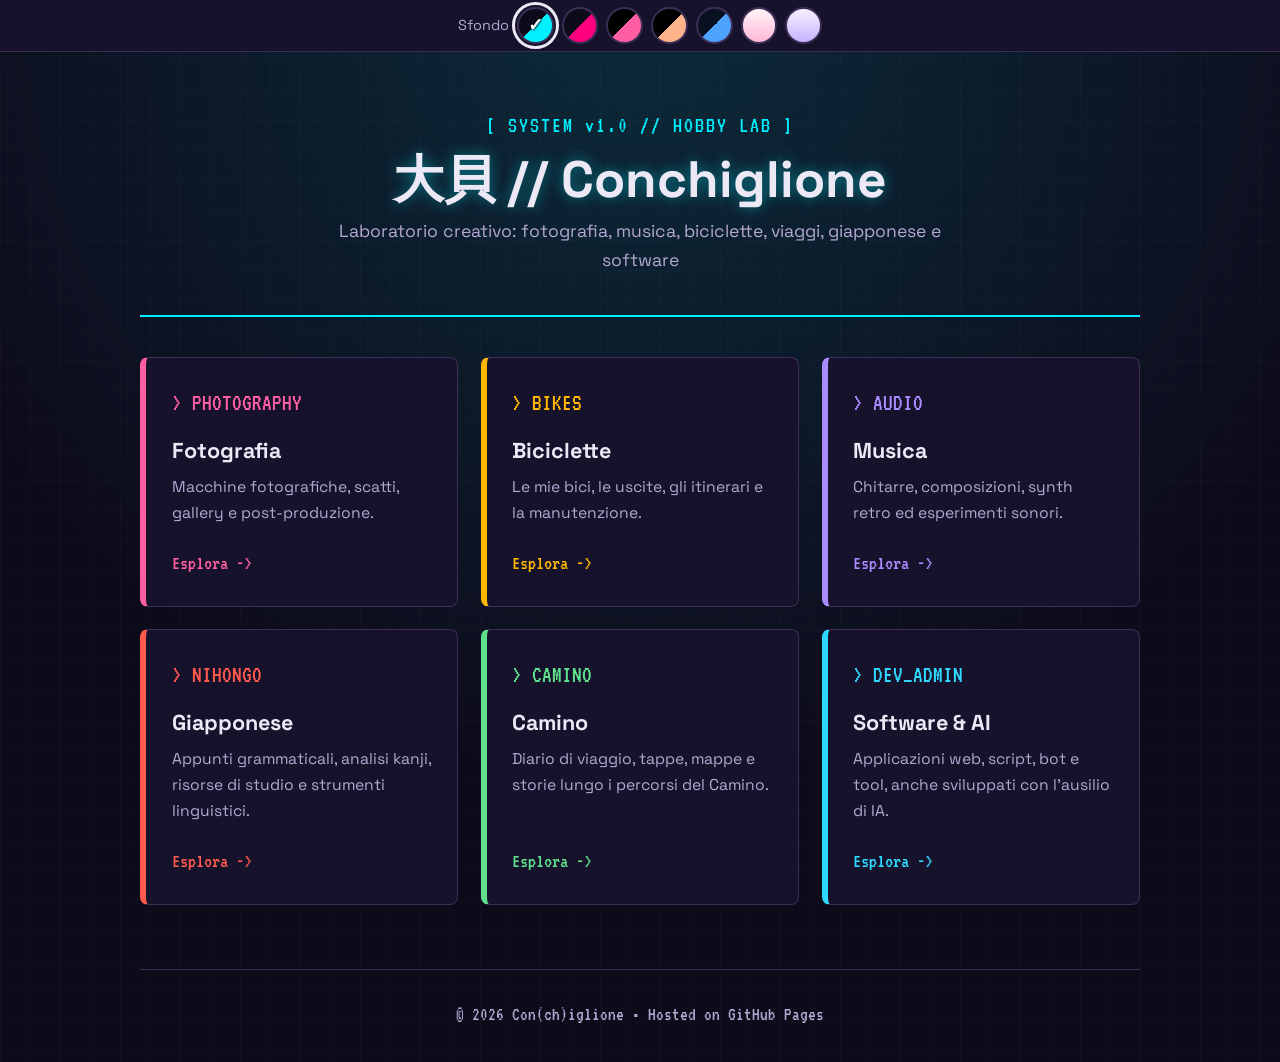
==== commit 5455f2d4: "Update background theme options in index.html" ====
--- a/index.html
+++ b/index.html
@@ -12,7 +12,7 @@
   <script>
 /* Gestisce lo sfondo scelto e lo ricorda (anche nelle altre pagine che includono questo file). */
 (function () {
-  var TEMI = ["neon", "80s", "confetto", "pesca", "lavanda", "menta", "notte"];
+  var TEMI = ["neon", "80s", "rosanero", "pescanero", "notte", "confetto", "lavanda"];
   var R = document.documentElement, scelto = "neon";
   try { var s = localStorage.getItem("sfondo"); if (TEMI.indexOf(s) > -1) scelto = s; } catch (e) {}
   R.setAttribute("data-sfondo", scelto);
@@ -43,11 +43,11 @@
       <span>Sfondo</span>
       <button type="button" data-scegli="neon" title="Neon colorato" aria-label="Neon colorato" aria-pressed="false" style="background:linear-gradient(135deg,#0d0a1a 50%,#00f0ff 50%)"></button>
       <button type="button" data-scegli="80s" title="Anni 80 originale" aria-label="Anni 80 originale" aria-pressed="false" style="background:linear-gradient(135deg,#0d0a1a 50%,#ff007f 50%)"></button>
-      <button type="button" data-scegli="confetto" title="Rosa confetto" aria-label="Rosa confetto" aria-pressed="false" style="background:linear-gradient(180deg,#fff3f8,#ffb8d4)"></button>
-      <button type="button" data-scegli="pesca" title="Pesca" aria-label="Pesca" aria-pressed="false" style="background:linear-gradient(180deg,#fff6ee,#ffbf9e)"></button>
-      <button type="button" data-scegli="lavanda" title="Lavanda" aria-label="Lavanda" aria-pressed="false" style="background:linear-gradient(180deg,#f6f2ff,#c6b3ff)"></button>
-      <button type="button" data-scegli="menta" title="Menta" aria-label="Menta" aria-pressed="false" style="background:linear-gradient(180deg,#effff7,#9fe6c4)"></button>
+      <button type="button" data-scegli="rosanero" title="Rosa e nero a quadretti" aria-label="Rosa e nero a quadretti" aria-pressed="false" style="background:linear-gradient(135deg,#000 50%,#ff5fa2 50%)"></button>
+      <button type="button" data-scegli="pescanero" title="Pesca e nero a quadretti" aria-label="Pesca e nero a quadretti" aria-pressed="false" style="background:linear-gradient(135deg,#000 50%,#ffb38a 50%)"></button>
       <button type="button" data-scegli="notte" title="Notte blu" aria-label="Notte blu" aria-pressed="false" style="background:linear-gradient(135deg,#07111f 50%,#4da3ff 50%)"></button>
+      <button type="button" data-scegli="confetto" title="Rosa confetto (chiaro)" aria-label="Rosa confetto (chiaro)" aria-pressed="false" style="background:linear-gradient(180deg,#fff3f8,#ffb8d4)"></button>
+      <button type="button" data-scegli="lavanda" title="Violetto (chiaro)" aria-label="Violetto (chiaro)" aria-pressed="false" style="background:linear-gradient(180deg,#f6f2ff,#c6b3ff)"></button>
     </div>
 
     <header>
--- a/assets/style.css
+++ b/assets/style.css
@@ -125,8 +125,16 @@
 [data-sfondo="confetto"], [data-sfondo="pesca"], [data-sfondo="lavanda"], [data-sfondo="menta"] {
   --glow: 0; --glow-h1: 0; --grid: transparent; }
 
-/* ---------- Pallini per scegliere lo sfondo ---------- */
-.sfondi { display: flex; flex-wrap: wrap; align-items: center; justify-content: flex-end; gap: .6rem;
-  margin-bottom: 1rem; color: var(--text-dim); font-size: .95rem; }
-.sfondi button { width: 2.5rem; height: 2.5rem; border-radius: 50%; border: 2px solid var(--border); cursor: pointer; }
+/* ---------- Barra sottile in alto per scegliere lo sfondo ---------- */
+.sfondi { position: fixed; top: 0; left: 0; right: 0; z-index: 10; display: flex; align-items: center; justify-content: center;
+  gap: .5rem; padding: .45rem .6rem; background: var(--card); border-bottom: 1px solid var(--border);
+  color: var(--text-dim); font-size: .9rem; }
+.sfondi button { position: relative; width: 2.3rem; height: 2.3rem; padding: 0; border-radius: 50%;
+  border: 2px solid var(--border); cursor: pointer; transition: transform .15s ease; }
+.sfondi button:hover { transform: scale(1.12); }
 .sfondi button[aria-pressed="true"], .sfondi button:focus-visible { outline: 3px solid var(--text); outline-offset: 2px; }
+.sfondi button[aria-pressed="true"]::after { content: "\2713"; position: absolute; inset: 0; display: grid; place-items: center;
+  font-size: 1.1rem; font-weight: 700; color: #fff; text-shadow: 0 0 3px #000, 0 0 3px #000; }
+body.con-barra { padding-top: 4.2rem; } /* spazio per la barra fissa */
+@media (max-width: 480px) { .sfondi span { display: none; } }
+@media (prefers-reduced-motion: reduce) { .sfondi button { transition: none; } .sfondi button:hover { transform: none; } }
